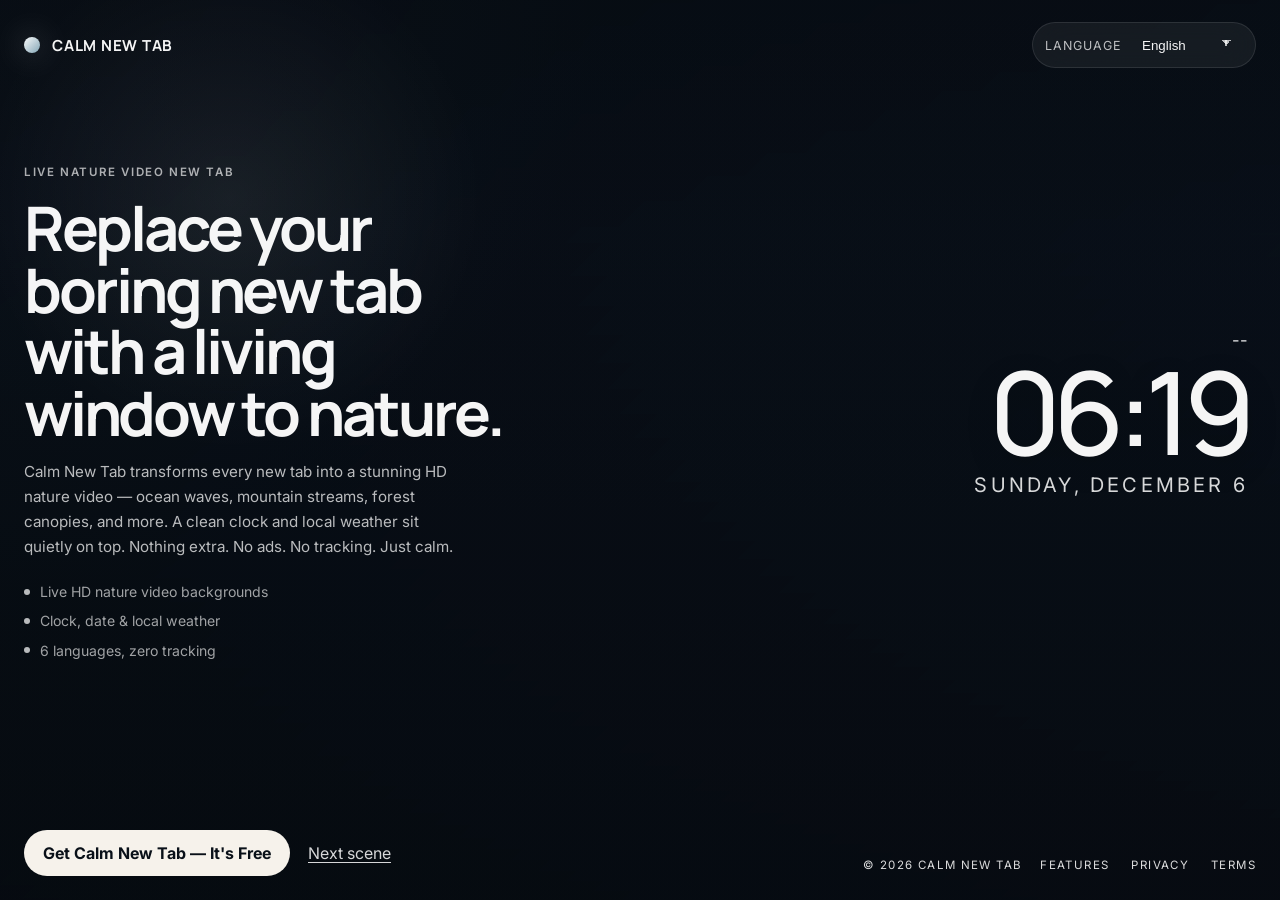
==== index.html @ 37a1cd1e "Add Meta Pixel tracking to all pages Co-Authored-By: Claude Opus 4.7 <noreply@anthropic.com>" ====
<!DOCTYPE html>
<html lang="en">
<head>
  <meta charset="UTF-8">
  <meta name="viewport" content="width=device-width, initial-scale=1.0">
  <title>Calm New Tab — Live Nature Video Extension</title>
  <meta name="description" content="Calm new tab with live nature videos, clock, and weather. No distractions, no tracking - just beauty and focus.">
  <link rel="preconnect" href="https://fonts.googleapis.com">
  <link rel="preconnect" href="https://fonts.gstatic.com" crossorigin>
  <link href="https://fonts.googleapis.com/css2?family=Inter:wght@400;500;600;700&family=Manrope:wght@500;700;800&display=swap" rel="stylesheet">
  <link rel="stylesheet" href="styles.css">
  <!-- Meta Pixel Code -->
  <script>
  !function(f,b,e,v,n,t,s)
  {if(f.fbq)return;n=f.fbq=function(){n.callMethod?
  n.callMethod.apply(n,arguments):n.queue.push(arguments)};
  if(!f._fbq)f._fbq=n;n.push=n;n.loaded=!0;n.version='2.0';
  n.queue=[];t=b.createElement(e);t.async=!0;
  t.src=v;s=b.getElementsByTagName(e)[0];
  s.parentNode.insertBefore(t,s)}(window, document,'script',
  'https://connect.facebook.net/en_US/fbevents.js');
  fbq('init', '1281262913578592');
  fbq('track', 'PageView');
  </script>
  <noscript><img height="1" width="1" style="display:none"
  src="https://www.facebook.com/tr?id=1281262913578592&ev=PageView&noscript=1"
  /></noscript>
  <!-- End Meta Pixel Code -->
</head>
<body>
  <div class="backgrounds" aria-hidden="true">
    <video class="bg-video bg-video-a is-visible" autoplay muted loop playsinline></video>
    <video class="bg-video bg-video-b" autoplay muted loop playsinline></video>
    <div class="bg-overlay"></div>
  </div>

  <header class="topbar">
    <a class="brand" href="#hero" aria-label="Calm New Tab">
      <span class="brand-mark"></span>
      <span class="brand-text">Calm New Tab</span>
    </a>

    <nav class="topbar-actions" aria-label="Language switcher">
      <label class="lang-switcher" for="lang-select">
        <span class="lang-label" data-i18n="languageLabel">Language</span>
        <select id="lang-select" class="lang-select" aria-label="Language">
          <option value="en">English</option>
          <option value="ru">Русский</option>
          <option value="uk">Українська</option>
          <option value="de">Deutsch</option>
          <option value="fr">Français</option>
          <option value="es">Español</option>
        </select>
      </label>
    </nav>
  </header>

  <main>
    <section class="hero" id="hero">
      <div class="hero-copy">
        <p class="eyebrow" data-i18n="eyebrow">Live nature video new tab</p>
        <h1 data-i18n="heroTitle">Replace your boring new tab with a living window to nature.</h1>
        <p class="hero-text" data-i18n="heroText">
          Calm New Tab transforms every new tab into a stunning HD nature video — ocean waves, mountain streams, forest canopies, and more. A clean clock and local weather sit quietly on top. Nothing extra. No ads. No tracking. Just calm.
        </p>
        <ul class="hero-points" aria-label="Highlights">
          <li data-i18n="pointOne">Live HD nature video backgrounds</li>
          <li data-i18n="pointTwo">Clock, date & local weather</li>
          <li data-i18n="pointThree">6 languages, zero tracking</li>
        </ul>
      </div>

      <aside class="info-overlay" aria-label="Live info">
        <div class="overlay-weather" id="weather">--</div>
        <div class="overlay-clock" id="clock">00:00</div>
        <div class="overlay-date" id="date">Monday, January 1</div>
      </aside>
    </section>
  </main>

  <div class="floating-cta" id="cta">
    <a class="primary-btn" href="#" id="install-link" data-i18n="installNow">Get Calm New Tab — It's Free</a>
    <button class="scene-link" type="button" id="next-background" data-i18n="nextScene">Next scene</button>
  </div>

  <footer class="site-footer">
    <div class="site-footer-copy" data-i18n="footerCopy">© 2026 CALM NEW TAB</div>
    <nav class="site-footer-nav" aria-label="Footer">
      <a href="features.html" data-i18n="footerFeatures">Features</a>
      <a href="privacy.html" data-i18n="footerPrivacy">Privacy</a>
      <a href="terms.html" data-i18n="footerTerms">Terms</a>
    </nav>
  </footer>

  <script src="app.js"></script>
</body>
</html>
---- styles.css ----
:root {
  color-scheme: dark;
  --text-primary: rgba(255, 255, 255, 0.96);
  --text-secondary: rgba(255, 255, 255, 0.76);
  --text-muted: rgba(255, 255, 255, 0.56);
  --panel-bg: rgba(14, 19, 28, 0.34);
  --panel-border: rgba(255, 255, 255, 0.14);
  --panel-shadow: 0 20px 70px rgba(0, 0, 0, 0.3);
  --accent: #f6f2eb;
  --accent-strong: #ffffff;
  --focus: rgba(255, 255, 255, 0.9);
}

* {
  box-sizing: border-box;
}

html {
  scroll-behavior: smooth;
}

body {
  margin: 0;
  min-height: 100vh;
  font-family: 'Inter', sans-serif;
  background: #0a1018;
  color: var(--text-primary);
}

body::selection {
  background: rgba(255, 255, 255, 0.18);
}

a,
button {
  font: inherit;
}

button {
  cursor: pointer;
}

.backgrounds,
.bg-video,
.bg-overlay {
  position: fixed;
  inset: 0;
}

.backgrounds {
  z-index: -3;
  overflow: hidden;
  background:
    linear-gradient(135deg, rgba(8, 14, 22, 0.95), rgba(10, 18, 29, 0.72)),
    radial-gradient(circle at top left, rgba(120, 164, 196, 0.35), transparent 38%);
}

.bg-video {
  width: 100%;
  height: 100%;
  object-fit: cover;
  opacity: 0;
  transform: scale(1.03);
  transition: opacity 1.2s ease, transform 10s ease;
}

.bg-video.is-visible {
  opacity: 1;
  transform: scale(1);
}

.bg-overlay {
  z-index: 1;
  background:
    linear-gradient(180deg, rgba(5, 8, 12, 0.34) 0%, rgba(5, 8, 12, 0.12) 26%, rgba(5, 8, 12, 0.62) 100%),
    radial-gradient(circle at 18% 22%, rgba(255, 255, 255, 0.08), transparent 20%);
}

.topbar,
.hero {
  position: relative;
  z-index: 3;
}

.topbar {
  width: 100%;
  margin: 0;
  padding: 22px 0 0;
  display: flex;
  align-items: center;
  justify-content: space-between;
  gap: 20px;
  padding-inline: 24px;
}

.brand {
  display: inline-flex;
  align-items: center;
  gap: 12px;
  text-decoration: none;
  color: var(--text-primary);
}

.brand-mark {
  width: 16px;
  height: 16px;
  border-radius: 999px;
  background: linear-gradient(135deg, rgba(255, 255, 255, 0.98), rgba(162, 205, 224, 0.8));
  box-shadow: 0 0 32px rgba(255, 255, 255, 0.34);
}

.brand-text {
  font-family: 'Manrope', sans-serif;
  font-size: 0.95rem;
  font-weight: 700;
  letter-spacing: 0.05em;
  text-transform: uppercase;
}

.topbar-actions {
  display: flex;
  align-items: center;
  gap: 12px;
}

.lang-switcher {
  display: inline-flex;
  align-items: center;
  gap: 10px;
  min-height: 42px;
  padding: 6px 12px;
  border-radius: 999px;
  background: rgba(255, 255, 255, 0.06);
  border: 1px solid rgba(255, 255, 255, 0.1);
  backdrop-filter: blur(18px);
  -webkit-backdrop-filter: blur(18px);
}

.lang-label {
  font-size: 0.78rem;
  color: rgba(255, 255, 255, 0.72);
  letter-spacing: 0.08em;
  text-transform: uppercase;
}

.lang-select {
  color: var(--text-secondary);
  border-radius: 999px;
  transition: background-color 180ms ease, color 180ms ease, border-color 180ms ease;
}

.lang-select {
  min-height: 32px;
  padding: 0 34px 0 10px;
  border: 0;
  background:
    linear-gradient(45deg, transparent 50%, rgba(255, 255, 255, 0.72) 50%) calc(100% - 16px) calc(50% - 2px) / 6px 6px no-repeat,
    linear-gradient(135deg, rgba(255, 255, 255, 0.72) 50%, transparent 50%) calc(100% - 12px) calc(50% - 2px) / 6px 6px no-repeat,
    transparent;
  color: var(--text-primary);
  appearance: none;
  -webkit-appearance: none;
  outline: none;
}

.lang-select:hover {
  background: rgba(255, 255, 255, 0.12);
  color: var(--text-primary);
}

.hero {
  width: 100%;
  min-height: calc(100vh - 84px);
  margin: 0;
  padding: 42px 0 168px;
  display: grid;
  grid-template-columns: minmax(320px, 560px) 1fr;
  gap: 24px;
  align-items: center;
  padding-inline: 24px;
}

.hero-copy {
  max-width: 520px;
  padding: 0;
}

.info-overlay {
  display: flex;
  flex-direction: column;
  align-items: flex-end;
  justify-content: center;
  gap: 10px;
  text-align: right;
  padding-right: 8px;
}

.eyebrow {
  margin: 0 0 18px;
  font-size: 0.72rem;
  font-weight: 600;
  letter-spacing: 0.14em;
  text-transform: uppercase;
  color: rgba(255, 255, 255, 0.66);
}

h1,
h2 {
  margin: 0;
  font-family: 'Manrope', sans-serif;
  line-height: 0.95;
  letter-spacing: -0.05em;
}

h1 {
  font-size: clamp(2.2rem, 4.8vw, 4rem);
  max-width: 12ch;
  line-height: 1;
}

.hero-text {
  max-width: 44ch;
  margin: 16px 0 0;
  font-size: 0.95rem;
  line-height: 1.65;
  color: rgba(255, 255, 255, 0.72);
}

.primary-btn,
.scene-link {
  min-height: 42px;
  padding: 12px 18px;
  border-radius: 999px;
  display: inline-flex;
  align-items: center;
  justify-content: center;
  text-decoration: none;
  border: 1px solid transparent;
  transition: transform 180ms ease, background-color 180ms ease, border-color 180ms ease, color 180ms ease;
}

.primary-btn {
  background: var(--accent);
  color: #091018;
  font-weight: 700;
}

.primary-btn:hover,
.scene-link:hover {
  transform: translateY(-1px);
}

.scene-link {
  min-height: auto;
  padding: 6px 4px;
  background: transparent;
  border: 0;
  color: rgba(255, 255, 255, 0.84);
  text-decoration: underline;
  text-underline-offset: 0.18em;
}

.hero-points {
  margin: 22px 0 0;
  padding: 0;
  list-style: none;
  display: grid;
  gap: 8px;
}

.hero-points li {
  min-height: auto;
  padding: 0 0 0 16px;
  border-radius: 0;
  background: transparent;
  color: rgba(255, 255, 255, 0.62);
  border: 0;
  position: relative;
  font-size: 0.88rem;
  line-height: 1.5;
}

.hero-points li::before {
  content: '';
  position: absolute;
  left: 0;
  top: 0.55em;
  width: 6px;
  height: 6px;
  border-radius: 999px;
  background: rgba(255, 255, 255, 0.72);
}

.overlay-weather {
  color: rgba(255, 255, 255, 0.88);
  font-size: clamp(0.95rem, 1.3vw, 1.1rem);
  line-height: 1.3;
}

.overlay-clock {
  font-family: 'Manrope', sans-serif;
  font-size: clamp(3.8rem, 10vw, 7.2rem);
  font-weight: 500;
  letter-spacing: -0.07em;
  line-height: 0.88;
  text-shadow: 0 10px 30px rgba(0, 0, 0, 0.18);
}

.overlay-date {
  color: rgba(255, 255, 255, 0.84);
  font-size: clamp(0.95rem, 1.8vw, 1.25rem);
  letter-spacing: 0.16em;
  text-transform: uppercase;
}

.floating-cta {
  position: fixed;
  left: 24px;
  bottom: 24px;
  z-index: 4;
  display: flex;
  align-items: center;
  gap: 14px;
}

.site-footer {
  position: fixed;
  right: 24px;
  bottom: 28px;
  left: auto;
  z-index: 4;
  display: flex;
  align-items: center;
  justify-content: flex-end;
  gap: 18px;
  pointer-events: none;
}

.site-footer-copy,
.site-footer-nav a {
  color: rgba(255, 255, 255, 0.86);
  font-size: 0.72rem;
  letter-spacing: 0.12em;
  text-transform: uppercase;
  text-decoration: none;
  pointer-events: auto;
}

.site-footer-nav {
  display: flex;
  align-items: center;
  gap: 22px;
  pointer-events: auto;
}

.site-footer-nav a:hover {
  color: #ffffff;
}

:focus-visible {
  outline: 2px solid var(--focus);
  outline-offset: 3px;
}

@media (max-width: 1080px) {
  .hero {
    grid-template-columns: 1fr;
    min-height: auto;
    padding-top: 30px;
    padding-bottom: 188px;
    gap: 20px;
  }

  .info-overlay {
    align-items: flex-start;
    text-align: left;
    padding-right: 0;
  }
}

@media (max-width: 720px) {
  .topbar {
    padding-top: 18px;
    align-items: flex-start;
    flex-direction: column;
  }

  .topbar-actions {
    width: 100%;
    justify-content: space-between;
    flex-wrap: wrap;
  }

  .hero {
    width: 100%;
    padding-inline: 12px;
    padding-bottom: 236px;
  }

  h1 {
    font-size: clamp(2.2rem, 13vw, 3rem);
  }

  .primary-btn,
  .lang-switcher,
  .lang-select,
  .scene-link {
    width: 100%;
  }

  .lang-switcher {
    border-radius: 18px;
    justify-content: space-between;
  }

  .floating-cta {
    right: 12px;
    left: 12px;
    bottom: 12px;
    flex-direction: column;
    align-items: stretch;
  }

  .site-footer {
    right: 12px;
    left: 12px;
    bottom: 112px;
    flex-direction: column;
    align-items: flex-start;
    justify-content: flex-start;
  }

  .site-footer-nav {
    gap: 14px;
    flex-wrap: wrap;
  }
}

@media (prefers-reduced-motion: reduce) {
  html {
    scroll-behavior: auto;
  }

  *,
  *::before,
  *::after {
    animation: none !important;
    transition-duration: 0.01ms !important;
    transition-delay: 0ms !important;
  }
}
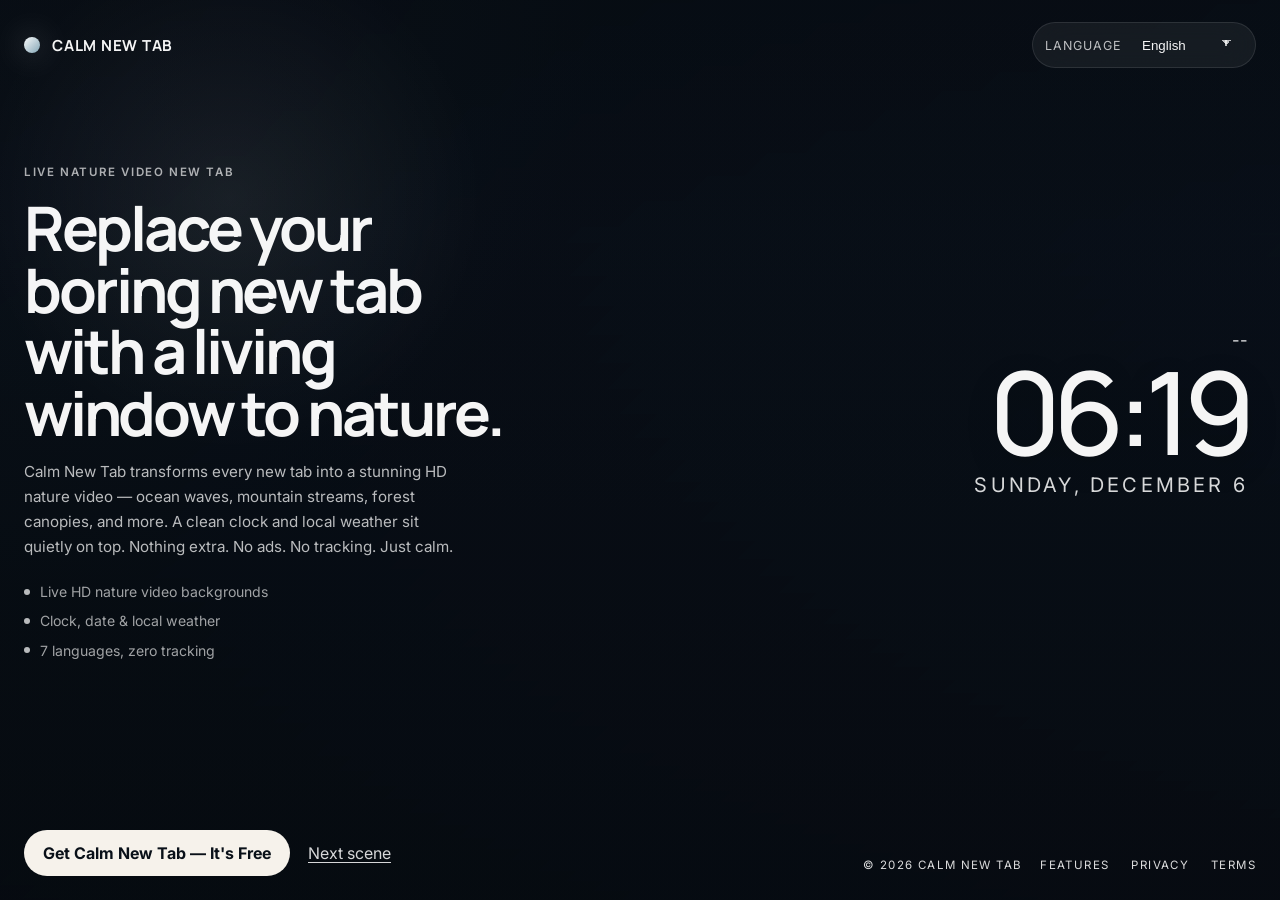
==== commit 2af92a5b: "Add Chinese (zh-CN) language support to landing site Co-Authored-By: Claude Opus 4.7 <noreply@anthro" ====
--- a/index.html
+++ b/index.html
@@ -3,6 +3,8 @@
 <head>
   <meta charset="UTF-8">
   <meta name="viewport" content="width=device-width, initial-scale=1.0">
+  <link rel="icon" type="image/svg+xml" href="favicon.svg">
+  <link rel="icon" type="image/png" href="favicon.png">
   <title>Calm New Tab — Live Nature Video Extension</title>
   <meta name="description" content="Calm new tab with live nature videos, clock, and weather. No distractions, no tracking - just beauty and focus.">
   <link rel="preconnect" href="https://fonts.googleapis.com">
@@ -26,6 +28,14 @@
   src="https://www.facebook.com/tr?id=1281262913578592&ev=PageView&noscript=1"
   /></noscript>
   <!-- End Meta Pixel Code -->
+  <!-- Google tag (gtag.js) -->
+  <script async src="https://www.googletagmanager.com/gtag/js?id=G-FVJE2BG1T7"></script>
+  <script>
+    window.dataLayer = window.dataLayer || [];
+    function gtag(){dataLayer.push(arguments);}
+    gtag('js', new Date());
+    gtag('config', 'G-FVJE2BG1T7');
+  </script>
 </head>
 <body>
   <div class="backgrounds" aria-hidden="true">
@@ -50,6 +60,7 @@
           <option value="de">Deutsch</option>
           <option value="fr">Français</option>
           <option value="es">Español</option>
+          <option value="zh">中文</option>
         </select>
       </label>
     </nav>
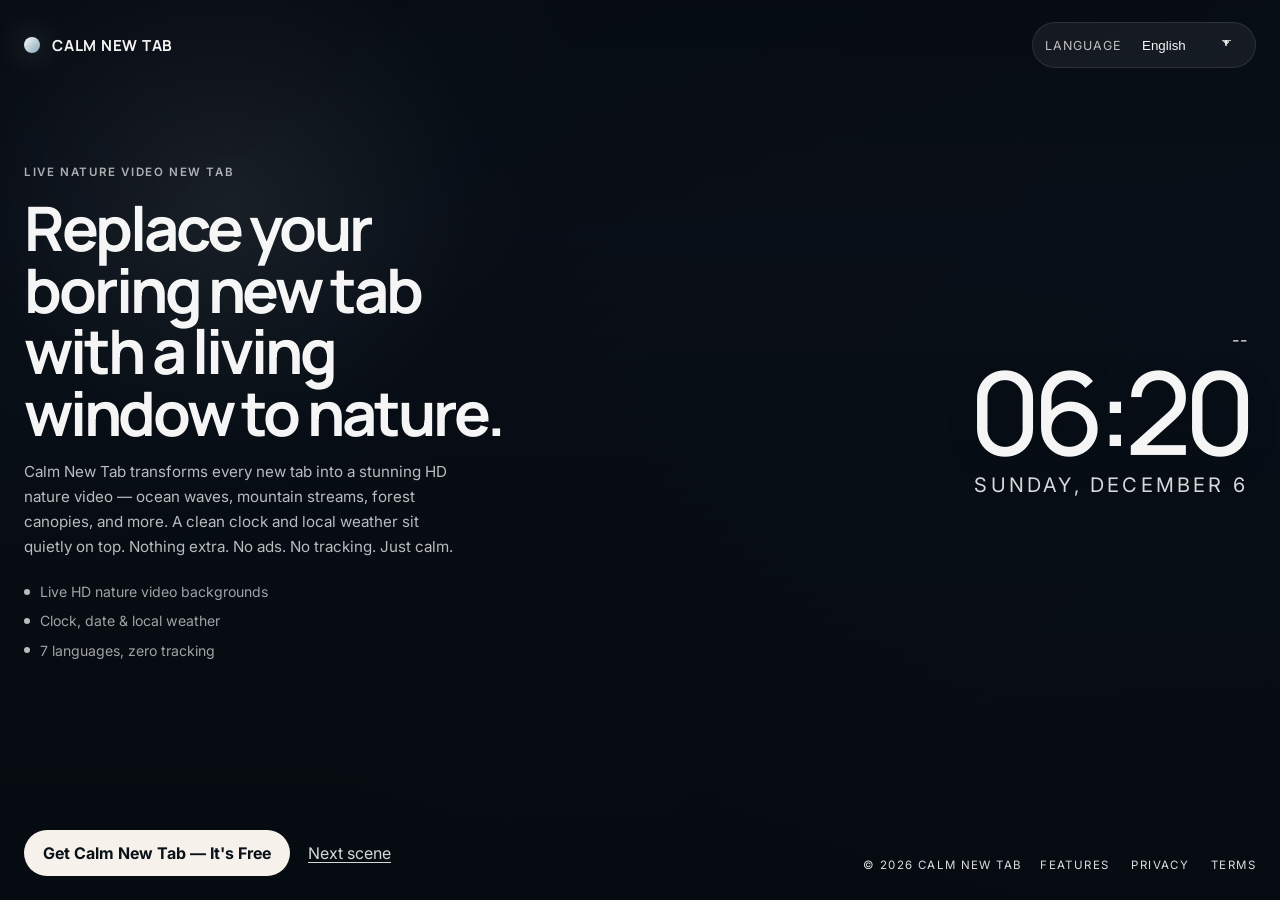
==== commit 90d34d55: "Add Umami analytics tracking to all pages" ====
--- a/index.html
+++ b/index.html
@@ -36,6 +36,7 @@
     gtag('js', new Date());
     gtag('config', 'G-FVJE2BG1T7');
   </script>
+  <script defer src="https://cloud.umami.is/script.js" data-website-id="970f041f-89ee-4b3c-a7d6-19c5fe2774a1"></script>
 </head>
 <body>
   <div class="backgrounds" aria-hidden="true">
